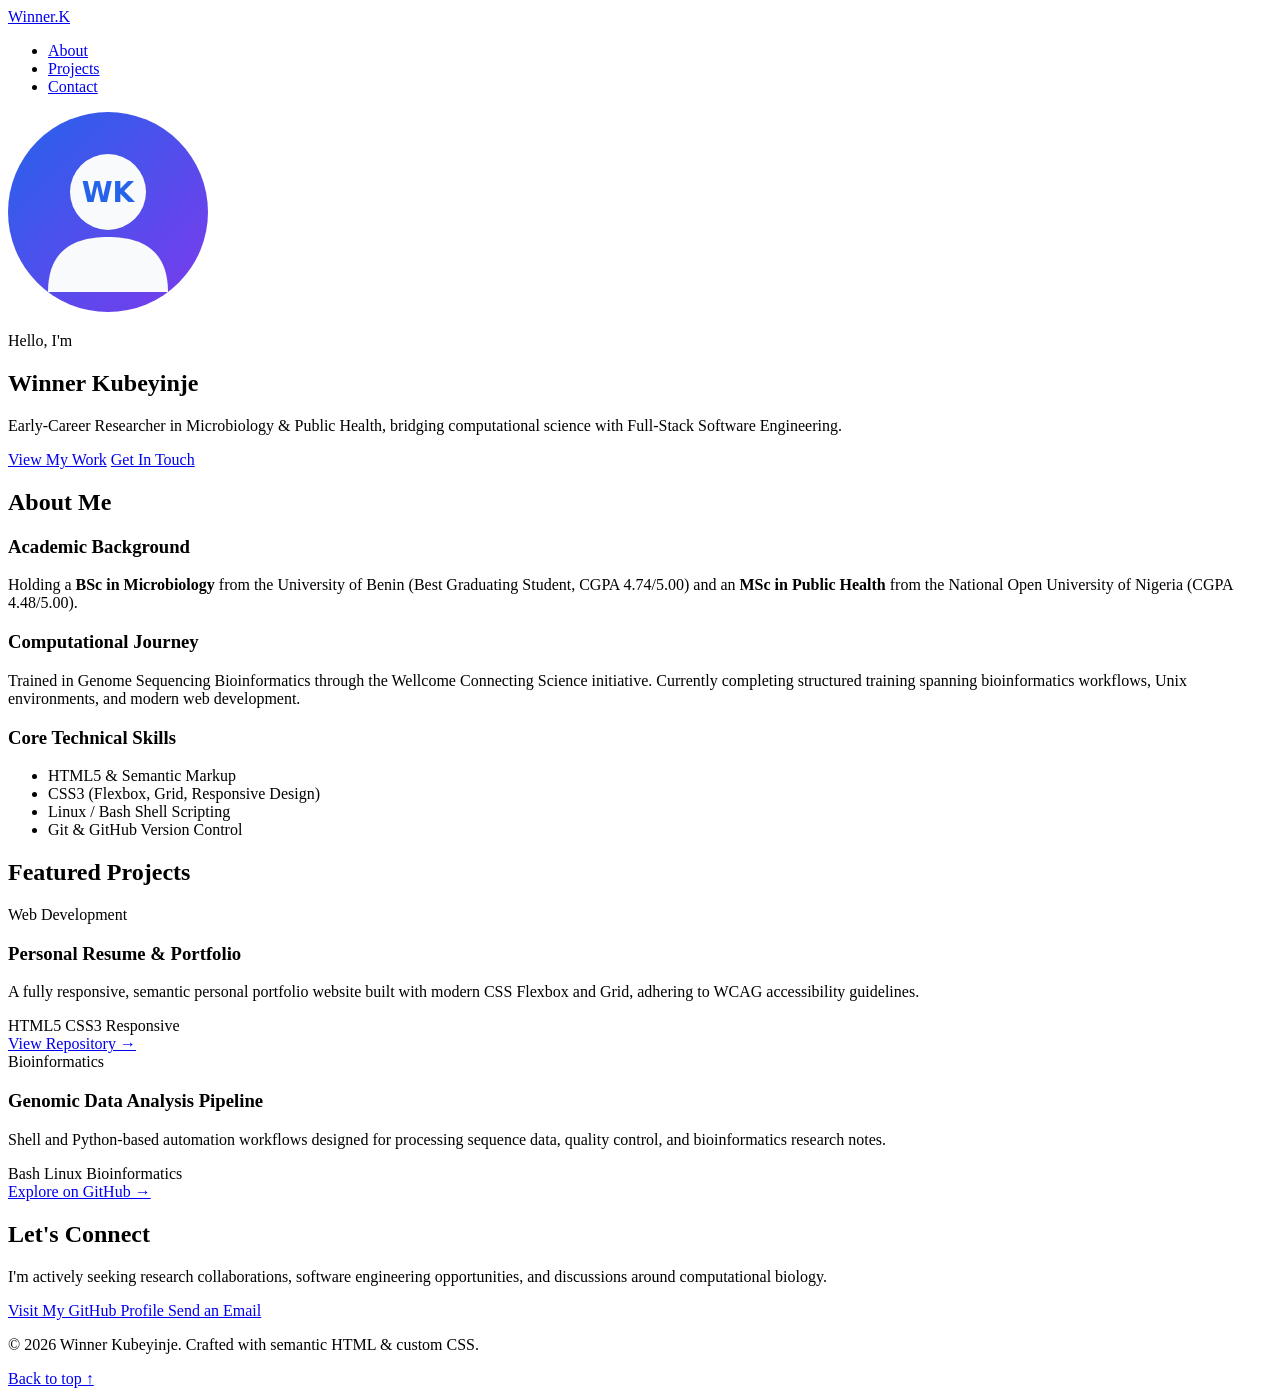
==== resume-website/index.html @ c3bd2385 "feat: add semantic html structure and vector avatar" ====
<!doctype html>
<html lang="en">
  <head>
    <meta charset="UTF-8" />
    <meta name="viewport" content="width=device-width, initial-scale=1.0" />
    <meta
      name="description"
      content="Resume and portfolio website of Winner Kubeyinje - Public Health Researcher and Full-Stack Developer."
    />
    <title>Winner Kubeyinje | Portfolio & Resume</title>
    <link rel="stylesheet" href="style.css" />
  </head>
  <body>
    <!-- Navigation Bar -->
    <header class="site-header">
      <nav class="navbar">
        <a href="#hero" class="logo">Winner.K</a>
        <ul class="nav-links">
          <li><a href="#about">About</a></li>
          <li><a href="#projects">Projects</a></li>
          <li><a href="#contact">Contact</a></li>
        </ul>
      </nav>
    </header>

    <main>
      <!-- Hero / Opening Section -->
      <section id="hero" class="hero-section">
        <div class="hero-container">
          <img
            src="assets/profile.svg"
            alt="Winner Kubeyinje profile avatar"
            class="hero-avatar"
          />
          <div class="hero-text">
            <p class="eyebrow">Hello, I'm</p>
            <h1>Winner Kubeyinje</h1>
            <p class="hero-tagline">
              Early-Career Researcher in Microbiology & Public Health, bridging
              computational science with Full-Stack Software Engineering.
            </p>
            <div class="hero-cta">
              <a href="#projects" class="btn btn-primary">View My Work</a>
              <a href="#contact" class="btn btn-secondary">Get In Touch</a>
            </div>
          </div>
        </div>
      </section>

      <!-- Section 1: About Me -->
      <section id="about" class="section">
        <div class="container">
          <h2 class="section-title">About Me</h2>
          <div class="about-grid">
            <div class="about-card">
              <h3>Academic Background</h3>
              <p>
                Holding a <strong>BSc in Microbiology</strong> from the
                University of Benin (Best Graduating Student, CGPA 4.74/5.00)
                and an <strong>MSc in Public Health</strong> from the National
                Open University of Nigeria (CGPA 4.48/5.00).
              </p>
            </div>
            <div class="about-card">
              <h3>Computational Journey</h3>
              <p>
                Trained in Genome Sequencing Bioinformatics through the Wellcome
                Connecting Science initiative. Currently completing structured
                training spanning bioinformatics workflows, Unix environments,
                and modern web development.
              </p>
            </div>
            <div class="about-card">
              <h3>Core Technical Skills</h3>
              <ul class="skills-list">
                <li>HTML5 & Semantic Markup</li>
                <li>CSS3 (Flexbox, Grid, Responsive Design)</li>
                <li>Linux / Bash Shell Scripting</li>
                <li>Git & GitHub Version Control</li>
              </ul>
            </div>
          </div>
        </div>
      </section>

      <!-- Section 2: Projects & Work -->
      <section id="projects" class="section bg-alt">
        <div class="container">
          <h2 class="section-title">Featured Projects</h2>
          <div class="projects-grid">
            <article class="project-card">
              <div class="project-badge">Web Development</div>
              <h3>Personal Resume & Portfolio</h3>
              <p>
                A fully responsive, semantic personal portfolio website built
                with modern CSS Flexbox and Grid, adhering to WCAG accessibility
                guidelines.
              </p>
              <div class="project-tags">
                <span>HTML5</span>
                <span>CSS3</span>
                <span>Responsive</span>
              </div>
              <a
                href="https://github.com/Kubewin26/resume-website"
                target="_blank"
                rel="noopener"
                class="card-link"
              >
                View Repository &rarr;
              </a>
            </article>

            <article class="project-card">
              <div class="project-badge">Bioinformatics</div>
              <h3>Genomic Data Analysis Pipeline</h3>
              <p>
                Shell and Python-based automation workflows designed for
                processing sequence data, quality control, and bioinformatics
                research notes.
              </p>
              <div class="project-tags">
                <span>Bash</span>
                <span>Linux</span>
                <span>Bioinformatics</span>
              </div>
              <a
                href="https://github.com/Kubewin26"
                target="_blank"
                rel="noopener"
                class="card-link"
              >
                Explore on GitHub &rarr;
              </a>
            </article>
          </div>
        </div>
      </section>

      <!-- Section 3: Contact Section -->
      <section id="contact" class="section">
        <div class="container contact-container">
          <h2 class="section-title">Let's Connect</h2>
          <p class="contact-subtitle">
            I'm actively seeking research collaborations, software engineering
            opportunities, and discussions around computational biology.
          </p>
          <div class="contact-links">
            <a
              href="https://github.com/Kubewin26"
              target="_blank"
              rel="noopener"
              class="btn btn-primary"
            >
              Visit My GitHub Profile
            </a>
            <a href="mailto:kubeyinjer@gmail.com" class="btn btn-secondary">
              Send an Email
            </a>
          </div>
        </div>
      </section>
    </main>

    <!-- Footer -->
    <footer class="site-footer">
      <div class="container footer-content">
        <p>
          &copy; 2026 Winner Kubeyinje. Crafted with semantic HTML & custom CSS.
        </p>
        <a href="#hero" class="back-to-top">Back to top &uarr;</a>
      </div>
    </footer>
  </body>
</html>
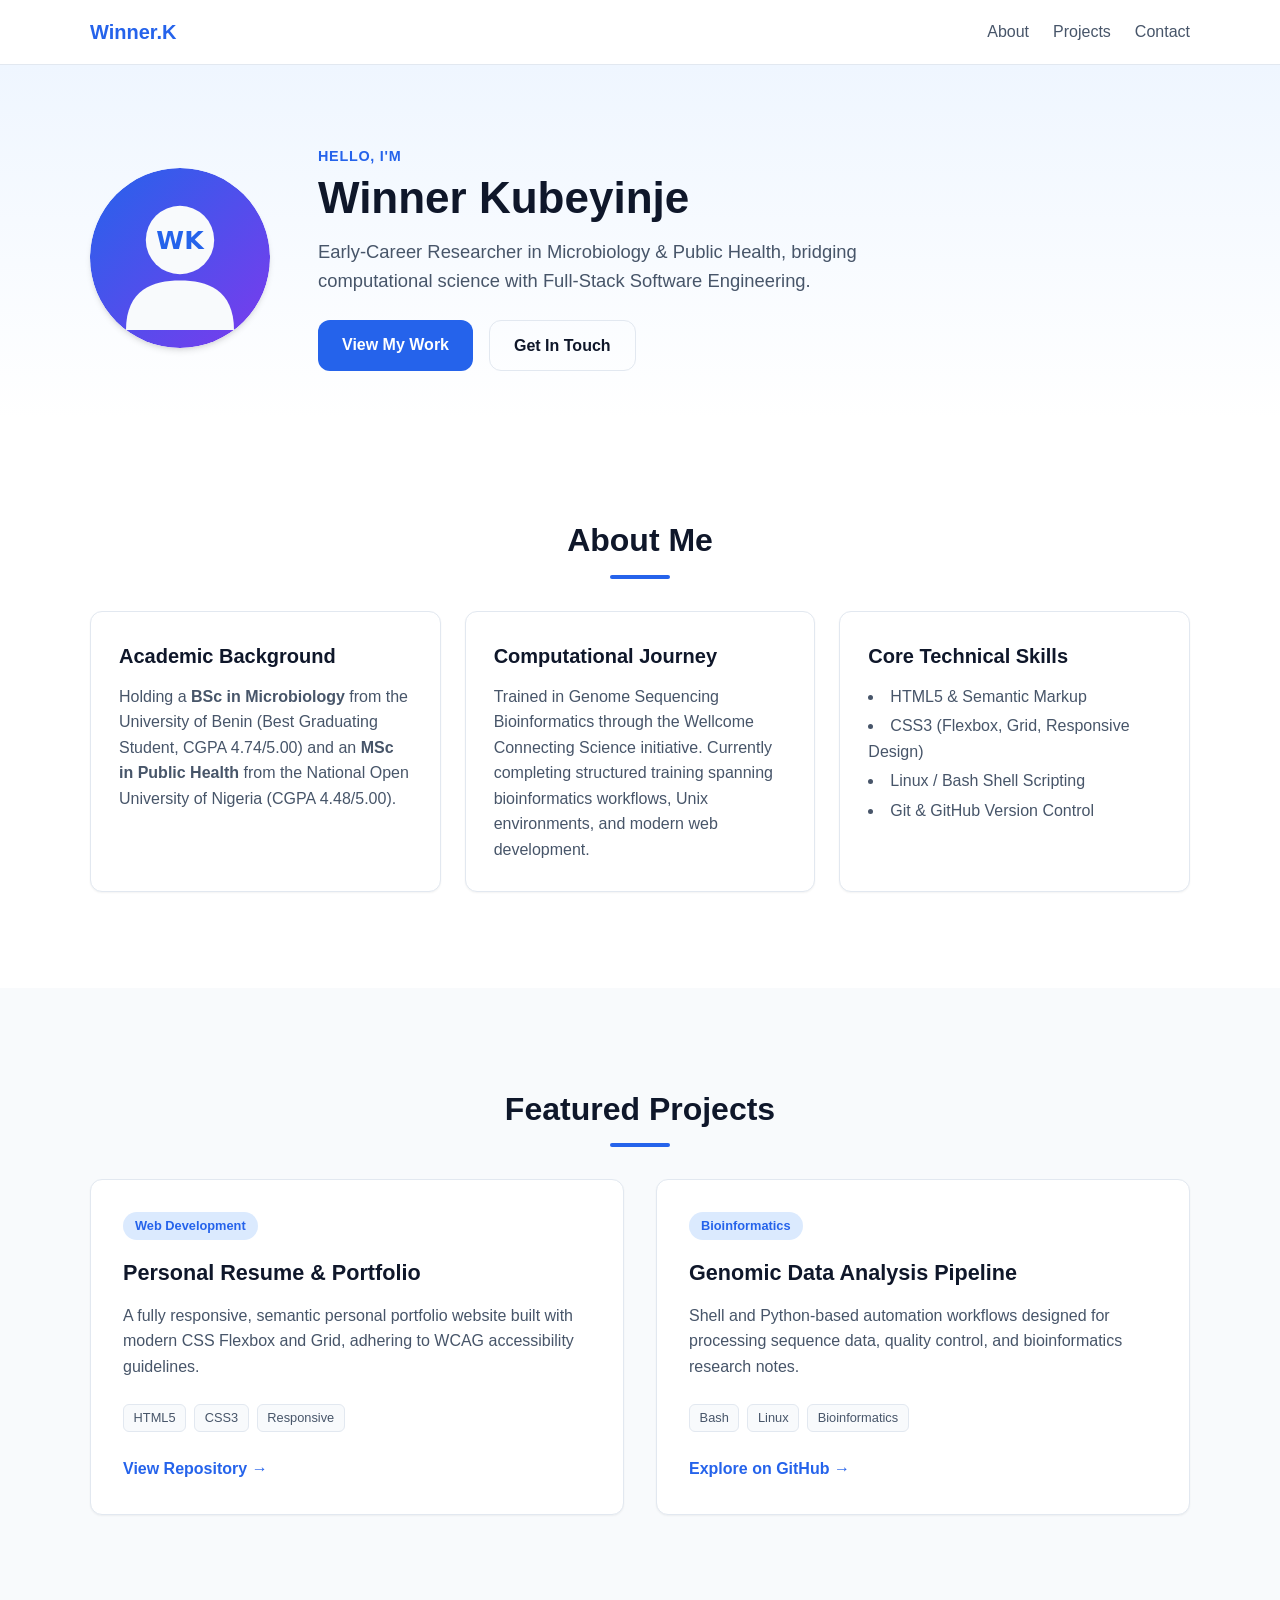
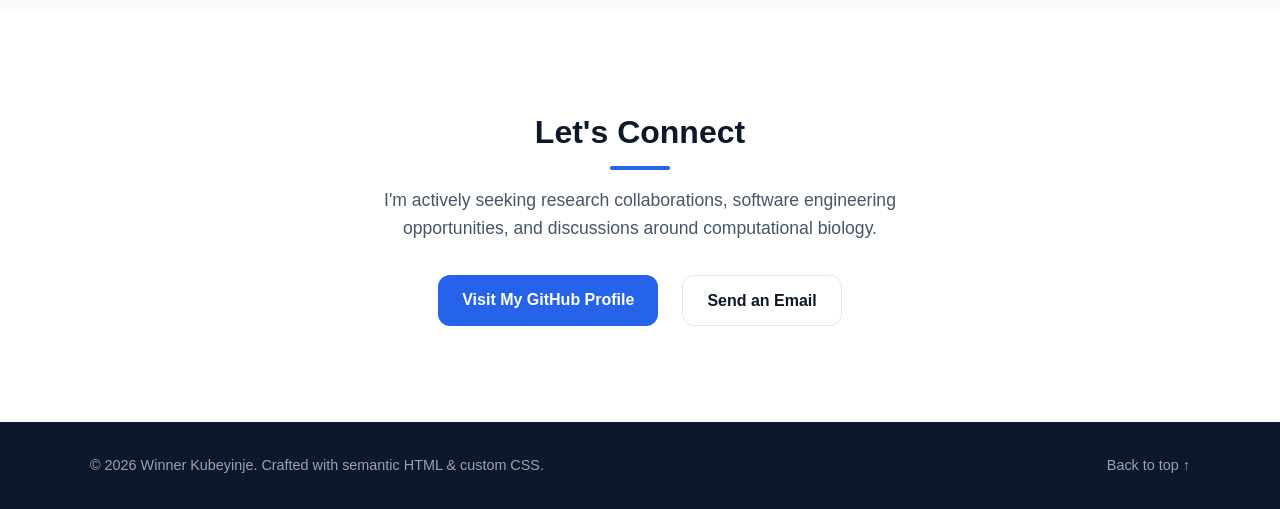
==== commit 44016397: "fix: update contact email to official address" ====
--- a/resume-website/index.html
+++ b/resume-website/index.html
@@ -154,7 +154,7 @@
             >
               Visit My GitHub Profile
             </a>
-            <a href="mailto:kubeyinjer@gmail.com" class="btn btn-secondary">
+            <a href="mailto:kubwins1@gmail.com" class="btn btn-secondary">
               Send an Email
             </a>
           </div>
--- a/resume-website/style.css
+++ b/resume-website/style.css
@@ -0,0 +1,408 @@
+/* ==========================================================================
+   CSS RESET & VARIABLES
+   ========================================================================== */
+:root {
+  --primary: #2563eb;
+  --primary-hover: #1d4ed8;
+  --secondary: #0f172a;
+  --bg-main: #ffffff;
+  --bg-alt: #f8fafc;
+  --card-bg: #ffffff;
+  --text-main: #0f172a;
+  --text-muted: #475569;
+  --border-color: #e2e8f0;
+  --shadow-sm: 0 1px 2px 0 rgba(0, 0, 0, 0.05);
+  --shadow-md:
+    0 4px 6px -1px rgba(0, 0, 0, 0.1), 0 2px 4px -2px rgba(0, 0, 0, 0.1);
+  --radius: 12px;
+  --font-family:
+    -apple-system, BlinkMacSystemFont, 'Segoe UI', Roboto, sans-serif;
+}
+
+*,
+*::before,
+*::after {
+  box-sizing: border-box;
+  margin: 0;
+  padding: 0;
+}
+
+html {
+  scroll-behavior: smooth;
+  font-size: 16px;
+}
+
+body {
+  font-family: var(--font-family);
+  background-color: var(--bg-main);
+  color: var(--text-main);
+  line-height: 1.6;
+  text-align: left;
+}
+
+img {
+  max-width: 100%;
+  display: block;
+}
+
+/* ==========================================================================
+   CONTAINER & UTILITIES
+   ========================================================================== */
+.container {
+  width: 90%;
+  max-width: 1100px;
+  margin-inline: auto;
+  padding-block: 2rem;
+}
+
+.section {
+  padding-block: 4rem;
+}
+
+.bg-alt {
+  background-color: var(--bg-alt);
+}
+
+.section-title {
+  font-size: 2rem;
+  margin-bottom: 2rem;
+  text-align: center;
+  position: relative;
+}
+
+.section-title::after {
+  content: '';
+  display: block;
+  width: 60px;
+  height: 4px;
+  background-color: var(--primary);
+  margin: 0.5rem auto 0;
+  border-radius: 2px;
+}
+
+/* ==========================================================================
+   BUTTONS
+   ========================================================================== */
+.btn {
+  display: inline-block;
+  padding: 0.75rem 1.5rem;
+  border-radius: var(--radius);
+  font-weight: 600;
+  text-decoration: none;
+  transition: all 0.2s ease-out;
+  cursor: pointer;
+}
+
+.btn-primary {
+  background-color: var(--primary);
+  color: #ffffff;
+}
+
+.btn-primary:hover,
+.btn-primary:focus {
+  background-color: var(--primary-hover);
+  transform: translateY(-2px);
+}
+
+.btn-secondary {
+  background-color: transparent;
+  color: var(--text-main);
+  border: 1px solid var(--border-color);
+}
+
+.btn-secondary:hover,
+.btn-secondary:focus {
+  background-color: var(--bg-alt);
+  border-color: var(--primary);
+}
+
+/* ==========================================================================
+   NAVIGATION BAR
+   ========================================================================== */
+.site-header {
+  position: sticky;
+  top: 0;
+  background-color: rgba(255, 255, 255, 0.95);
+  backdrop-filter: blur(8px);
+  border-bottom: 1px solid var(--border-color);
+  z-index: 1000;
+}
+
+.navbar {
+  width: 90%;
+  max-width: 1100px;
+  margin-inline: auto;
+  display: flex;
+  justify-content: space-between;
+  align-items: center;
+  padding-block: 1rem;
+}
+
+.logo {
+  font-size: 1.25rem;
+  font-weight: 700;
+  color: var(--primary);
+  text-decoration: none;
+}
+
+.nav-links {
+  list-style: none;
+  display: flex;
+  gap: 1.5rem;
+}
+
+.nav-links a {
+  text-decoration: none;
+  color: var(--text-muted);
+  font-weight: 500;
+  transition: color 0.2s ease;
+}
+
+.nav-links a:hover,
+.nav-links a:focus {
+  color: var(--primary);
+}
+
+/* ==========================================================================
+   HERO SECTION
+   ========================================================================== */
+.hero-section {
+  padding-block: 5rem 3rem;
+  background: linear-gradient(to bottom, #eff6ff, #ffffff);
+}
+
+.hero-container {
+  width: 90%;
+  max-width: 1100px;
+  margin-inline: auto;
+  display: flex;
+  align-items: center;
+  gap: 3rem;
+}
+
+.hero-avatar {
+  width: 180px;
+  height: 180px;
+  border-radius: 50%;
+  box-shadow: var(--shadow-md);
+  flex-shrink: 0;
+}
+
+.eyebrow {
+  color: var(--primary);
+  font-weight: 600;
+  text-transform: uppercase;
+  letter-spacing: 0.05em;
+  font-size: 0.9rem;
+}
+
+.hero-text h1 {
+  font-size: 2.75rem;
+  line-height: 1.2;
+  margin-block: 0.25rem 0.75rem;
+}
+
+.hero-tagline {
+  font-size: 1.15rem;
+  color: var(--text-muted);
+  max-width: 600px;
+  margin-bottom: 1.5rem;
+}
+
+.hero-cta {
+  display: flex;
+  gap: 1rem;
+  flex-wrap: wrap;
+}
+
+/* ==========================================================================
+   ABOUT SECTION
+   ========================================================================== */
+.about-grid {
+  display: grid;
+  grid-template-columns: repeat(auto-fit, minmax(280px, 1fr));
+  gap: 1.5rem;
+}
+
+.about-card {
+  background-color: var(--card-bg);
+  border: 1px solid var(--border-color);
+  padding: 1.75rem;
+  border-radius: var(--radius);
+  box-shadow: var(--shadow-sm);
+}
+
+.about-card h3 {
+  font-size: 1.25rem;
+  margin-bottom: 0.75rem;
+  color: var(--text-main);
+}
+
+.about-card p {
+  color: var(--text-muted);
+}
+
+.skills-list {
+  list-style-position: inside;
+  color: var(--text-muted);
+  margin-top: 0.5rem;
+}
+
+.skills-list li {
+  margin-bottom: 0.25rem;
+}
+
+/* ==========================================================================
+   PROJECTS SECTION
+   ========================================================================== */
+.projects-grid {
+  display: grid;
+  grid-template-columns: repeat(auto-fit, minmax(320px, 1fr));
+  gap: 2rem;
+}
+
+.project-card {
+  background-color: var(--card-bg);
+  border: 1px solid var(--border-color);
+  border-radius: var(--radius);
+  padding: 2rem;
+  box-shadow: var(--shadow-sm);
+  display: flex;
+  flex-direction: column;
+  transition:
+    transform 0.2s ease,
+    box-shadow 0.2s ease;
+}
+
+.project-card:hover {
+  transform: translateY(-4px);
+  box-shadow: var(--shadow-md);
+}
+
+.project-badge {
+  display: inline-block;
+  align-self: flex-start;
+  padding: 0.25rem 0.75rem;
+  background-color: #dbeafe;
+  color: var(--primary);
+  font-size: 0.8rem;
+  font-weight: 700;
+  border-radius: 20px;
+  margin-bottom: 1rem;
+}
+
+.project-card h3 {
+  font-size: 1.35rem;
+  margin-bottom: 0.75rem;
+}
+
+.project-card p {
+  color: var(--text-muted);
+  margin-bottom: 1.5rem;
+  flex-grow: 1;
+}
+
+.project-tags {
+  display: flex;
+  gap: 0.5rem;
+  margin-bottom: 1.5rem;
+  flex-wrap: wrap;
+}
+
+.project-tags span {
+  background-color: var(--bg-alt);
+  border: 1px solid var(--border-color);
+  padding: 0.2rem 0.6rem;
+  border-radius: 6px;
+  font-size: 0.8rem;
+  color: var(--text-muted);
+}
+
+.card-link {
+  color: var(--primary);
+  text-decoration: none;
+  font-weight: 600;
+  display: inline-flex;
+  align-items: center;
+}
+
+.card-link:hover {
+  text-decoration: underline;
+}
+
+/* ==========================================================================
+   CONTACT SECTION
+   ========================================================================== */
+.contact-container {
+  text-align: center;
+}
+
+.contact-subtitle {
+  color: var(--text-muted);
+  font-size: 1.1rem;
+  max-width: 600px;
+  margin: -1rem auto 2rem;
+}
+
+.contact-links {
+  display: flex;
+  justify-content: center;
+  gap: 1.5rem;
+  flex-wrap: wrap;
+}
+
+/* ==========================================================================
+   FOOTER
+   ========================================================================== */
+.site-footer {
+  background-color: var(--secondary);
+  color: #94a3b8;
+  padding-block: 2rem;
+  font-size: 0.9rem;
+}
+
+.footer-content {
+  display: flex;
+  justify-content: space-between;
+  align-items: center;
+  flex-wrap: wrap;
+  gap: 1rem;
+  padding-block: 0;
+}
+
+.back-to-top {
+  color: #94a3b8;
+  text-decoration: none;
+}
+
+.back-to-top:hover {
+  color: #ffffff;
+}
+
+/* ==========================================================================
+   MOBILE RESPONSIVENESS (Media Queries)
+   ========================================================================== */
+@media (max-width: 768px) {
+  .hero-container {
+    flex-direction: column;
+    text-align: center;
+    gap: 1.5rem;
+  }
+
+  .hero-text h1 {
+    font-size: 2.2rem;
+  }
+
+  .hero-tagline {
+    margin-inline: auto;
+  }
+
+  .hero-cta {
+    justify-content: center;
+  }
+
+  .footer-content {
+    flex-direction: column;
+    text-align: center;
+  }
+}
